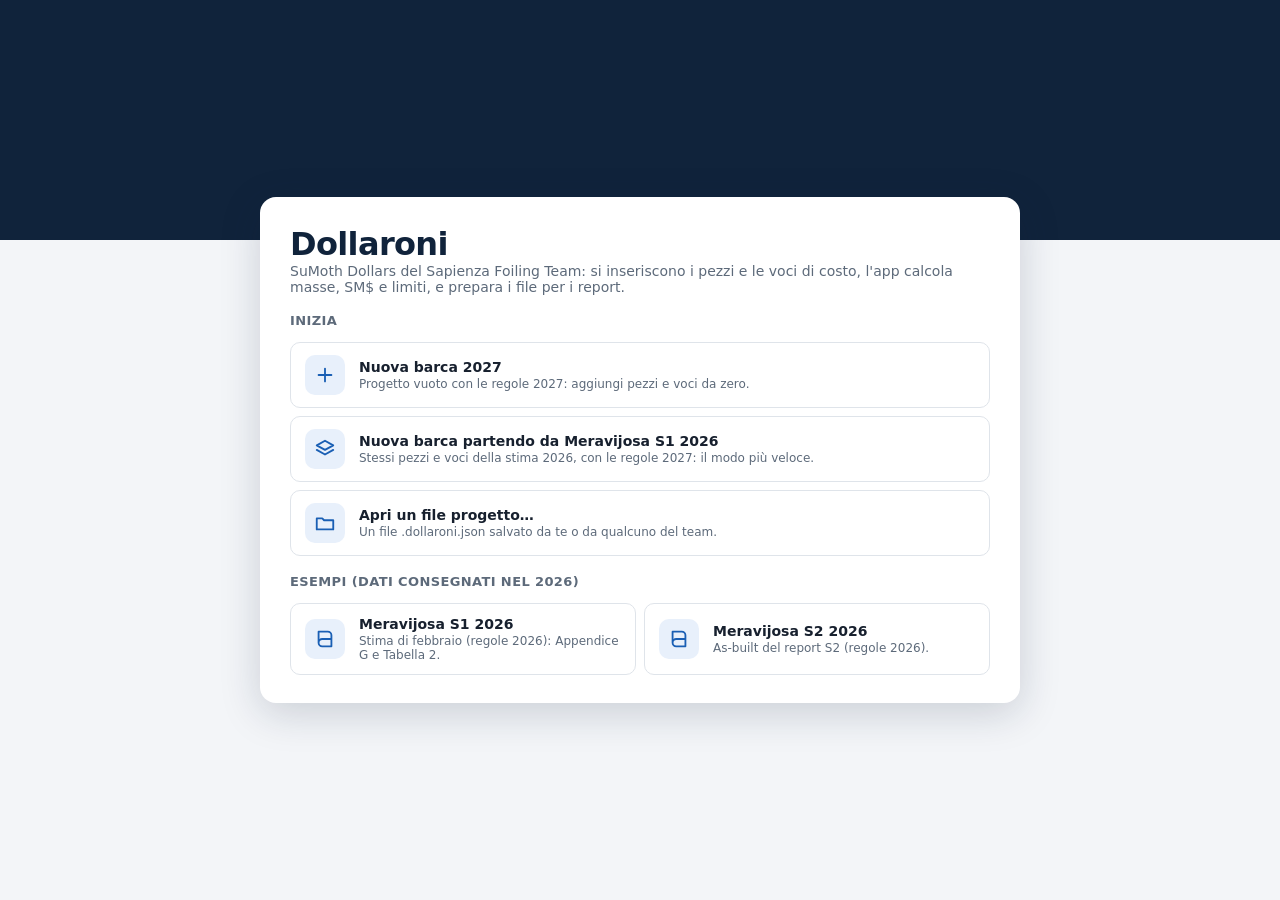
==== index.html @ b3b7a03e "Initial commit" ====
<!doctype html>
<html lang="it">
<head>
  <meta charset="utf-8">
  <meta name="viewport" content="width=device-width, initial-scale=1">
  <title>Dollaroni · SM$ Sapienza Foiling Team</title>
  <meta name="theme-color" content="#10233b">
  <meta name="description" content="SuMoth Dollars del Sapienza Foiling Team">
  <link rel="manifest" href="manifest.webmanifest">
  <link rel="icon" type="image/png" href="icons/favicon-32.png">
  <link rel="apple-touch-icon" href="icons/apple-touch-icon.png">
  <link rel="stylesheet" href="styles/app.css">
  <script src="vendor/jszip.min.js"></script>
</head>
<body>
  <div id="app"><div class="boot">Carico listino e Layup Calculator ufficiali…</div></div>
  <script type="module" src="src/app/main.js"></script>
</body>
</html>
---- styles/app.css ----
:root {
  --bg: #f3f5f8;
  --panel: #ffffff;
  --panel-2: #f8fafc;
  --border: #dfe4ea;
  --border-strong: #c4cdd8;
  --text: #17202e;
  --muted: #5d6a7a;
  --faint: #8b97a6;
  --accent: #1a5fb4;
  --accent-hover: #154e96;
  --accent-soft: #e8f0fb;
  --navy: #10233b;
  --navy-2: #1a3353;
  --ok: #1d7a3a; --ok-bg: #e5f4ea;
  --warn: #945700; --warn-bg: #fdf1dc;
  --err: #b3261e; --err-bg: #fbe8e6;
  --info: #1b5f8a; --info-bg: #e3f1fa;
  --out: #fdf1e5;
  --radius: 8px;
  --shadow: 0 1px 2px rgba(16, 35, 59, 0.06), 0 1px 3px rgba(16, 35, 59, 0.05);
  font-family: system-ui, -apple-system, "Segoe UI", Roboto, sans-serif;
  font-size: 14px;
  color: var(--text);
  background: var(--bg);
}
* { box-sizing: border-box; }
body { margin: 0; background: var(--bg); }
h1 { font-size: 22px; font-weight: 650; margin: 0 0 4px; }
h3 { font-size: 15px; font-weight: 600; margin: 0; }
h4 { font-size: 13px; font-weight: 600; margin: 0 0 6px; text-transform: uppercase; letter-spacing: .03em; color: var(--muted); }
p { margin: 0 0 8px; }
.muted { color: var(--muted); }
.small { font-size: 12px; }
.strong { font-weight: 600; }
.r { text-align: right; }
.mt { margin-top: 10px; }
.t-ok { color: var(--ok); } .t-warn { color: var(--warn); } .t-err { color: var(--err); } .t-text { color: var(--text); }
.icon { flex: none; vertical-align: -3px; }
code { background: var(--panel-2); padding: 1px 4px; border-radius: 4px; }

.boot, .boot-error { padding: 60px; text-align: center; color: var(--muted); }
.boot-error { color: var(--err); }

/* ------------------------------------------------------------ layout */
.app { display: grid; grid-template-rows: auto auto 1fr; height: 100vh; }
.topbar { display: flex; align-items: center; gap: 18px; padding: 10px 20px; background: var(--navy); color: #fff; }
.brand { font-weight: 750; font-size: 19px; letter-spacing: -0.01em; display: flex; align-items: baseline; gap: 8px; }
.brand span { font-weight: 500; font-size: 12px; color: #9fb3cc; }
.project-meta { display: flex; gap: 6px; align-items: center; }
.topbar-actions { margin-left: auto; display: flex; gap: 6px; align-items: center; }
.sep { width: 1px; height: 22px; background: #33506f; margin: 0 4px; }

.budgetbar { display: grid; grid-template-columns: auto 1fr auto; gap: 18px; align-items: center; padding: 10px 20px; background: var(--panel); border-bottom: 1px solid var(--border); }
.budget-main { display: flex; gap: 8px; align-items: baseline; font-size: 16px; }
.budget-main strong { font-size: 20px; }
.budget-label { font-size: 12px; text-transform: uppercase; letter-spacing: .05em; color: var(--muted); }
.budget-side { display: flex; gap: 14px; align-items: center; }

.body { display: grid; grid-template-columns: 216px 1fr; min-height: 0; }
.sidebar { background: var(--panel); border-right: 1px solid var(--border); padding: 14px 10px; display: flex; flex-direction: column; gap: 2px; overflow: auto; }
.nav-item { display: flex; align-items: center; gap: 10px; padding: 9px 12px; border: 0; background: none; border-radius: var(--radius); font: inherit; color: var(--text); cursor: pointer; text-align: left; }
.nav-item:hover { background: var(--panel-2); }
.nav-item.active { background: var(--accent-soft); color: var(--accent); font-weight: 600; }
.nav-count { margin-left: auto; font-size: 11px; background: var(--panel-2); border: 1px solid var(--border); border-radius: 10px; padding: 0 7px; color: var(--muted); font-weight: 500; }
.nav-count.err { background: var(--err-bg); color: var(--err); border-color: transparent; }
.nav-count.warn { background: var(--warn-bg); color: var(--warn); border-color: transparent; }
.sidebar-foot { margin-top: auto; padding: 12px; border-top: 1px solid var(--border); display: grid; gap: 4px; }
main { overflow: auto; padding: 22px 28px 60px; }
main > * { max-width: 1320px; }

.page-head { display: flex; justify-content: space-between; align-items: flex-start; gap: 16px; margin-bottom: 16px; }
.grid-2 { display: grid; grid-template-columns: repeat(auto-fit, minmax(420px, 1fr)); gap: 16px; }

/* ------------------------------------------------------------ card, metriche */
.card { background: var(--panel); border: 1px solid var(--border); border-radius: 12px; padding: 16px 18px; margin-bottom: 16px; box-shadow: var(--shadow); }
.card-tight { padding: 14px 16px; }
.card-head { display: flex; justify-content: space-between; align-items: center; gap: 10px; margin-bottom: 12px; }
.card-actions { display: flex; gap: 8px; align-items: center; }
.metrics { display: grid; grid-template-columns: repeat(auto-fit, minmax(200px, 1fr)); gap: 12px; margin-bottom: 16px; }
.metric { background: var(--panel); border: 1px solid var(--border); border-radius: 12px; padding: 14px 16px; display: grid; gap: 2px; box-shadow: var(--shadow); }
.metric-label { font-size: 12px; color: var(--muted); text-transform: uppercase; letter-spacing: .04em; }
.metric-value { font-size: 24px; font-weight: 650; }
.metric-value small { font-size: 13px; font-weight: 500; color: var(--muted); }
.metric-sub { font-size: 12px; color: var(--muted); }
.metric-err .metric-value { color: var(--err); }
.metric-link { font: inherit; color: inherit; text-align: left; cursor: pointer; }
.metric-link:hover { border-color: var(--accent); }

/* ------------------------------------------------------------ controlli */
.btn { display: inline-flex; align-items: center; gap: 6px; height: 34px; padding: 0 12px; border-radius: var(--radius); border: 1px solid var(--border-strong); background: var(--panel); color: var(--text); font: inherit; font-weight: 500; cursor: pointer; white-space: nowrap; }
.btn:hover:not(:disabled) { background: var(--panel-2); border-color: var(--faint); }
.btn:disabled { opacity: .45; cursor: default; }
.btn-primary { background: var(--accent); border-color: var(--accent); color: #fff; }
.btn-primary:hover:not(:disabled) { background: var(--accent-hover); border-color: var(--accent-hover); }
.btn-danger { color: var(--err); }
.btn-ghost { background: transparent; border-color: transparent; color: #dbe6f3; }
.btn-ghost:hover:not(:disabled) { background: var(--navy-2); border-color: transparent; }
.btn-sm { height: 28px; padding: 0 9px; font-size: 12.5px; }
.btn-icon { padding: 0 8px; }
.btn-sm.btn-icon { padding: 0 6px; }
.link { background: none; border: 0; color: var(--accent); cursor: pointer; font: inherit; text-decoration: underline; }
.link-chip { background: none; border: 0; padding: 0; cursor: pointer; display: flex; gap: 6px; }

.inp { height: 32px; border: 1px solid var(--border-strong); border-radius: 6px; padding: 0 8px; font: inherit; font-size: 13px; background: #fff; color: var(--text); max-width: 100%; }
.inp:focus { outline: 2px solid var(--accent-soft); border-color: var(--accent); }
select.inp { padding-right: 4px; }
.inp.num { text-align: right; font-variant-numeric: tabular-nums; }
.inp.bad { border-color: var(--err); background: var(--err-bg); }
.inp-sm { height: 26px; font-size: 12px; }
.inp-dark { background: var(--navy-2); border-color: #33506f; color: #fff; }
.inp-dark:focus { outline-color: #33506f; }
select.inp-dark option { color: var(--text); background: #fff; }

.form-grid { display: grid; grid-template-columns: repeat(auto-fit, minmax(170px, 1fr)); gap: 12px; }
.field { display: grid; gap: 4px; font-size: 12px; color: var(--muted); }
.field .inp { width: 100%; }
.field-wide { grid-column: span 2; }
.check-field { display: flex; gap: 8px; align-items: center; margin-top: 12px; font-size: 13px; cursor: pointer; }

.bar { background: #e9edf2; border-radius: 99px; overflow: hidden; width: 100%; }
.bar-fill { height: 100%; border-radius: 99px; transition: width .2s; }
.tone-accent { background: var(--accent); } .tone-neutral.bar-fill { background: #aab4c2; }
.status-pill { border: 1px solid; border-radius: 99px; font: inherit; font-size: 11px; font-weight: 600; padding: 1px 8px; cursor: pointer; margin-top: 4px; }
.status-pill.estimated { background: var(--warn-bg); color: var(--warn); border-color: #efc98a; }
.status-pill.measured { background: var(--ok-bg); color: var(--ok); border-color: #9dd4ae; }
.status-pill:disabled { cursor: default; opacity: .85; }
.dual-bar { display: grid; gap: 3px; }
.basis-list { display: grid; gap: 8px; }
.basis-row { display: grid; grid-template-columns: 150px 1fr 110px; gap: 10px; align-items: center; }
.basis-row > span:last-child { text-align: right; }
.stage-badge { font-size: 12px; font-weight: 700; padding: 4px 10px; border-radius: 6px; background: var(--navy-2); color: #cfe0f5; border: 1px solid #33506f; }
.stage-badge.s2 { background: #1f5130; color: #d7f5df; border-color: #2e7a47; }
.rules-badge { font: inherit; font-size: 12px; font-weight: 600; padding: 4px 10px; border-radius: 6px; background: transparent; color: #cfe0f5; border: 1px dashed #33506f; cursor: pointer; white-space: nowrap; }
.rules-badge.provisional { border-color: #d88a0b; color: #f6d9a8; }
.rules-badge:hover { background: var(--navy-2); }
.transition-card { border-color: var(--accent); background: linear-gradient(0deg, var(--panel), var(--panel)); }
.transition-card ol { margin: 6px 0 12px; padding-left: 20px; display: grid; gap: 4px; }
.s1-ref { display: block; font-size: 11px; color: var(--muted); font-weight: 400; }
.s2-part-status { display: flex; gap: 10px; align-items: center; margin-top: 10px; padding-top: 10px; border-top: 1px dashed var(--border); }
.s2-part-status .status-pill { margin-top: 0; }
.weigh-field { display: flex; gap: 12px; align-items: end; } .tone-ok.bar-fill { background: #2e9a50; } .tone-warn.bar-fill { background: #d88a0b; } .tone-err.bar-fill { background: var(--err); }

.badge { display: inline-flex; align-items: center; gap: 4px; font-size: 11.5px; font-weight: 600; padding: 2px 8px; border-radius: 99px; white-space: nowrap; }
.badge.tone-neutral { background: var(--panel-2); color: var(--muted); border: 1px solid var(--border); }
.badge.tone-ok { background: var(--ok-bg); color: var(--ok); }
.badge.tone-warn { background: var(--warn-bg); color: var(--warn); }
.badge.tone-err { background: var(--err-bg); color: var(--err); }
.badge.tone-info { background: var(--info-bg); color: var(--info); }

.notice { padding: 10px 12px; border-radius: var(--radius); margin: 8px 0; font-size: 13px; }
.notice-warn { background: var(--warn-bg); color: var(--warn); }
.notice-err { background: var(--err-bg); color: var(--err); }

/* ------------------------------------------------------------ tabelle */
.table-scroll { overflow-x: auto; }
.tbl { width: 100%; border-collapse: collapse; font-size: 13px; }
.tbl th { text-align: left; font-weight: 600; font-size: 11.5px; text-transform: uppercase; letter-spacing: .03em; color: var(--muted); padding: 6px 8px; border-bottom: 1px solid var(--border); white-space: nowrap; }
.tbl td { padding: 6px 8px; border-bottom: 1px solid var(--border); vertical-align: middle; }
.tbl th.r { text-align: right; }
.tbl tfoot td { border-bottom: 0; padding-top: 10px; }
.tbl-compact td { padding: 4px 8px; }
.tbl .out { background: var(--out); font-variant-numeric: tabular-nums; }
.tbl .out-h { background: var(--out); }
.row-actions { white-space: nowrap; text-align: right; }
.row-actions .btn { margin-left: 2px; }
.row-err td { background: var(--err-bg); }
.row-auto td { color: var(--muted); background: var(--panel-2); font-style: normal; }
.row-open td { background: var(--accent-soft); }
.row-details td { background: var(--panel-2); padding: 12px 14px 16px; }
.details-grid { display: grid; grid-template-columns: repeat(auto-fit, minmax(240px, 1fr)); gap: 12px; }
.proc-cell { display: flex; gap: 4px; align-items: center; justify-content: flex-start; }
.lines-tbl td { padding: 5px 5px; }
.lines-tbl th { padding: 6px 5px; }
.lines-tbl .unit { min-width: 34px; display: inline-block; text-align: left; }
.details-actions { align-content: end; justify-items: start; }
td.r .proc-cell { justify-content: flex-end; }

.sub-list { display: grid; gap: 8px; }
.sub-card { display: grid; grid-template-columns: 34px minmax(0, 1fr) auto; gap: 10px; padding: 10px 10px 10px 6px; border: 1px solid var(--border); border-radius: 10px; background: var(--panel); }
.sub-card:hover { border-color: var(--border-strong); }
.sub-err { border-color: var(--err); background: var(--err-bg); }
.sub-letter { font-weight: 750; font-size: 20px; color: var(--accent); text-align: center; padding-top: 16px; display: grid; gap: 2px; align-content: start; }
.sub-sheet { font-size: 10px; font-weight: 500; color: var(--muted); }
.sub-body { display: grid; gap: 8px; min-width: 0; }
.sub-row { display: grid; grid-template-columns: repeat(3, minmax(0, 1fr)); gap: 10px; }
.sub-row .inp { width: 100%; }
.sub-nums { grid-template-columns: auto auto auto 1fr; align-items: end; }
.sub-nums .inp { width: auto; }
.sub-line { display: flex; gap: 4px; margin-top: 4px; }
.sub-line .inp { flex: 1; min-width: 0; }
.sub-out { display: flex; gap: 6px; justify-content: flex-end; align-items: center; flex-wrap: wrap; }
.sub-out > span { background: var(--out); border-radius: 6px; padding: 4px 10px; font-variant-numeric: tabular-nums; display: grid; line-height: 1.2; text-align: right; min-width: 78px; }
.sub-out small { font-size: 10.5px; color: var(--muted); text-transform: uppercase; letter-spacing: .03em; }
.sub-actions { display: flex; flex-direction: column; gap: 3px; }
.sub-total { display: flex; gap: 22px; justify-content: flex-end; margin-top: 10px; padding: 8px 12px; background: var(--panel-2); border-radius: 8px; font-variant-numeric: tabular-nums; }

/* ------------------------------------------------------------ viste */
.comp-list { display: grid; gap: 2px; }
.comp-row { display: grid; grid-template-columns: 150px 1fr 100px 54px; gap: 12px; align-items: center; padding: 7px 8px; border: 0; background: none; border-radius: 6px; font: inherit; color: inherit; cursor: pointer; text-align: left; }
.comp-row:hover { background: var(--panel-2); }
.comp-val { text-align: right; font-weight: 600; font-variant-numeric: tabular-nums; }
.comp-pct { text-align: right; font-size: 12px; }
.carbon-list { display: grid; gap: 12px; }
.carbon-name { font-weight: 600; margin-bottom: 4px; }
.carbon-check { display: grid; grid-template-columns: 110px 1fr 130px; gap: 10px; align-items: center; margin: 3px 0; }
.carbon-check > span:last-child { text-align: right; font-variant-numeric: tabular-nums; }
.check-mini { list-style: none; margin: 0; padding: 0; display: grid; gap: 8px; font-size: 13px; }
.check-list { list-style: none; margin: 8px 0 0; padding: 0; display: grid; gap: 6px; }
.check-item { display: flex; justify-content: space-between; gap: 12px; align-items: center; padding: 8px 10px; border-left: 3px solid var(--border); background: var(--panel-2); border-radius: 0; }
.tone-border-err { border-left-color: var(--err); } .tone-border-warn { border-left-color: #d88a0b; } .tone-border-info { border-left-color: var(--info); }

.parts-layout { display: grid; grid-template-columns: 230px 1fr; gap: 16px; align-items: start; }
.parts-list { display: grid; gap: 6px; position: sticky; top: 0; }
.part-item { display: grid; gap: 2px; text-align: left; padding: 10px 12px; border: 1px solid var(--border); background: var(--panel); border-radius: 10px; cursor: pointer; font: inherit; color: inherit; }
.part-item:hover { border-color: var(--border-strong); }
.part-item.active { border-color: var(--accent); background: var(--accent-soft); }
.part-item-name { font-weight: 600; display: flex; gap: 6px; align-items: center; }
.part-item-name .icon { color: var(--err); }
.part-item-meta { font-size: 12px; color: var(--muted); }
.part-editor { min-width: 0; }
.kv { display: grid; grid-template-columns: auto 1fr; gap: 6px 16px; margin: 0; }
.kv dt { color: var(--muted); } .kv dd { margin: 0; text-align: right; font-variant-numeric: tabular-nums; }
.preview-list { display: grid; gap: 12px; }
.preview-svg { overflow-x: auto; border: 1px solid var(--border); border-radius: 6px; }
.preview-svg svg { display: block; width: 100%; height: auto; }
.danger-row { display: flex; gap: 8px; justify-content: flex-end; }

.chips { display: flex; flex-wrap: wrap; gap: 6px; margin-bottom: 14px; }
.chip { border: 1px solid var(--border-strong); background: var(--panel); border-radius: 99px; padding: 5px 12px; font: inherit; font-size: 12.5px; cursor: pointer; color: var(--text); }
.chip.active { background: var(--navy); border-color: var(--navy); color: #fff; }
.group-total { font-weight: 650; font-variant-numeric: tabular-nums; margin-right: 6px; }
.type-picker { display: grid; grid-template-columns: repeat(auto-fit, minmax(210px, 1fr)); gap: 8px; margin-bottom: 12px; }
.type-option { display: grid; gap: 2px; text-align: left; padding: 10px 12px; border: 1px dashed var(--border-strong); background: var(--panel-2); border-radius: 8px; cursor: pointer; font: inherit; color: inherit; }
.type-option:hover { border-color: var(--accent); background: var(--accent-soft); }

.plain-list { list-style: none; padding: 0; margin: 0; display: grid; gap: 10px; }
.export-cta { display: flex; gap: 12px; align-items: center; margin-top: 14px; }
.file-group { margin-bottom: 14px; }
.file-list { list-style: none; padding: 0; margin: 0; display: grid; gap: 4px; }
.file-list li { display: flex; justify-content: space-between; align-items: center; padding: 6px 10px; background: var(--panel-2); border-radius: 6px; }
.table-block { margin-bottom: 18px; }
.table-block-head { display: flex; justify-content: space-between; align-items: center; margin-bottom: 6px; }
.report-preview table { font-size: 11px; }

.empty { text-align: center; padding: 40px 20px; background: var(--panel); border: 1px dashed var(--border-strong); border-radius: 12px; }
.empty-title { font-weight: 600; font-size: 16px; }

.toast { position: fixed; bottom: 26px; right: 92px; background: var(--navy); color: #fff; padding: 10px 16px; border-radius: 8px; box-shadow: 0 6px 20px rgba(0,0,0,.2); }

/* ------------------------------------------------------------ performance rating */
.perf-tbl th.c, .perf-tbl td.c { text-align: center; }
.perf-tbl th.c { text-transform: none; }
.perf-tbl td { padding: 4px 6px; }
.perf-group td { background: var(--panel-2); font-weight: 600; font-size: 11.5px; text-transform: uppercase; letter-spacing: .03em; color: var(--muted); padding-top: 8px; }
.perf-opt { display: inline-flex; gap: 5px; align-items: center; justify-content: center; min-width: 66px; padding: 3px 8px; border: 1px solid var(--border); border-radius: 6px; cursor: pointer; font-size: 12.5px; font-variant-numeric: tabular-nums; color: var(--faint); }
.perf-opt input { margin: 0; }
.perf-opt:hover { border-color: var(--border-strong); }
.perf-opt.on.pos { background: var(--ok-bg); color: var(--ok); border-color: #9dd4ae; font-weight: 600; }
.perf-opt.on.neg { background: var(--err-bg); color: var(--err); border-color: #efb3ad; font-weight: 600; }
.perf-opt.on.zero { background: var(--panel-2); color: var(--text); border-color: var(--border-strong); font-weight: 600; }
.perf-na { color: var(--faint); font-size: 11px; }
.perf-legend { display: grid; grid-template-columns: 24px 1fr; gap: 4px 8px; font-size: 13px; }
.notice-info { background: var(--info-bg); color: var(--info); }
.notice ul { margin: 6px 0 0; padding-left: 18px; display: grid; gap: 3px; }

/* ------------------------------------------------------------ benvenuto */
.welcome { min-height: 100vh; display: grid; place-items: center; padding: 30px; background: linear-gradient(180deg, var(--navy) 0 240px, var(--bg) 240px); }
.welcome-box { width: min(760px, 100%); background: var(--panel); border-radius: 16px; box-shadow: 0 10px 40px rgba(16,35,59,.18); padding: 28px 30px; }
.brand-big { font-size: 32px; font-weight: 800; letter-spacing: -0.02em; color: var(--navy); }
.welcome-head { margin-bottom: 18px; }
.welcome-section { margin-top: 18px; display: grid; gap: 8px; }
.welcome-row { display: grid; grid-template-columns: 1fr 1fr; gap: 8px; }
.welcome-opt { display: flex; gap: 14px; align-items: center; text-align: left; padding: 12px 14px; border: 1px solid var(--border); border-radius: 10px; background: var(--panel); cursor: pointer; font: inherit; color: inherit; }
.welcome-opt > span:last-child { display: grid; gap: 2px; }
.welcome-opt:hover { border-color: var(--accent); background: var(--accent-soft); }
.welcome-opt.primary { border-color: var(--accent); background: var(--accent-soft); }
.welcome-icon { width: 40px; height: 40px; border-radius: 10px; background: var(--accent-soft); color: var(--accent); display: grid; place-items: center; flex: none; }
.welcome-foot { margin-top: 16px; text-align: center; }

@media (max-width: 1000px) {
  .body { grid-template-columns: 1fr; }
  .sidebar { flex-direction: row; overflow-x: auto; border-right: 0; border-bottom: 1px solid var(--border); padding: 6px; }
  .sidebar-foot { display: none; }
  .parts-layout { grid-template-columns: 1fr; }
  .parts-list { position: static; grid-auto-flow: column; overflow-x: auto; }
  .topbar { flex-wrap: wrap; }
  .budgetbar { grid-template-columns: 1fr; gap: 6px; }
  .grid-2 { grid-template-columns: 1fr; }
}

/* ------------------------------------------------------------ app installabile: avviso di aggiornamento */
.update-banner { position: fixed; left: 50%; bottom: 20px; transform: translateX(-50%); z-index: 50; display: flex; gap: 16px; align-items: center; max-width: min(760px, calc(100vw - 32px)); padding: 12px 14px 12px 18px; background: var(--panel); border: 1px solid var(--accent); border-radius: 12px; box-shadow: 0 8px 28px rgba(16, 35, 59, .22); font-size: 13px; }
.update-actions { display: flex; gap: 6px; flex: none; }
.update-text { display: grid; gap: 4px; min-width: 0; }
.update-text ul { margin: 2px 0; padding-left: 18px; color: var(--text); }
.update-text li { margin: 1px 0; }
.update-hint { color: var(--muted); font-size: 12px; }
.update-text .link { justify-self: start; padding: 0; }
@media (max-width: 640px) { .update-banner { flex-direction: column; align-items: stretch; } }

/* finestra "Novità" */
.news-modal { position: fixed; inset: 0; z-index: 60; display: grid; place-items: center; padding: 16px; background: rgba(16, 35, 59, .35); }
.news-box { width: min(520px, 100%); max-height: 80vh; overflow: auto; padding: 20px 22px; background: var(--panel); border-radius: 14px; box-shadow: 0 16px 48px rgba(16, 35, 59, .3); }
.news-box ul { padding-left: 20px; margin: 10px 0 16px; line-height: 1.5; }
.version-foot { display: flex; flex-wrap: wrap; gap: 4px 8px; align-items: center; }
.version-foot .link { font-size: 12px; padding: 0; }
.version-foot .new { color: var(--ok); font-weight: 600; }

/* ------------------------------------------------------------ assistente (pallino + chat) */
.ai-fab { position: fixed; right: 20px; bottom: 20px; z-index: 45; width: 58px; height: 58px; border-radius: 50%; border: 0; display: grid; place-items: center; cursor: pointer;
  color: #fff; background: radial-gradient(circle at 30% 25%, #2c6fc2, var(--navy) 70%); box-shadow: 0 6px 18px rgba(16, 35, 59, .35); transition: transform .15s ease; }
.ai-fab:hover { transform: scale(1.06); }
.ai-fab:focus-visible { outline: 3px solid var(--accent-soft); outline-offset: 2px; }
.ai-fab.downloading::before { content: ''; position: absolute; inset: -4px; border-radius: 50%; z-index: -1;
  background: conic-gradient(#3fb950 var(--p, 0%), rgba(16, 35, 59, .18) 0); }
.ai-fab .boat { animation: boat-bob 3.2s ease-in-out infinite; transform-origin: 50% 70%; }
@keyframes boat-bob { 0%, 100% { transform: translateY(0) rotate(0); } 50% { transform: translateY(-1.5px) rotate(-4deg); } }
.ai-head-boat { width: 36px; height: 36px; flex: none; display: grid; place-items: center; border-radius: 50%; background: rgba(255, 255, 255, .12); }

/* fumetto "Chiedi a Brumoth!" sopra la barchetta: sparisce appena si scorre o si tocca altrove */
.ai-hint { position: fixed; right: 16px; bottom: 92px; z-index: 45; padding: 9px 15px; border: 1px solid var(--border-strong); border-radius: 16px;
  background: var(--panel); color: var(--navy); font: inherit; font-size: 14px; font-weight: 650; white-space: nowrap; cursor: pointer;
  box-shadow: 0 8px 24px rgba(16, 35, 59, .22); animation: ai-hint-in .4s cubic-bezier(.2, 1.4, .4, 1) both; }
.ai-hint::after { content: ''; position: absolute; right: 26px; bottom: -7px; width: 12px; height: 12px; background: var(--panel);
  border-right: 1px solid var(--border-strong); border-bottom: 1px solid var(--border-strong); transform: rotate(45deg); }
.ai-hint:hover { color: var(--accent); border-color: var(--accent); }
.ai-hint:hover::after { border-color: var(--accent); }
@keyframes ai-hint-in { from { opacity: 0; transform: translateY(8px) scale(.85); } }
@media (prefers-reduced-motion: reduce) { .ai-fab .boat, .ai-hint { animation: none; } }

.ai-dot { position: absolute; top: 5px; right: 5px; width: 13px; height: 13px; border-radius: 50%; border: 2px solid var(--navy); background: #8b97a6; }
.ai-dot.ok { background: #3fb950; }
.ai-dot.busy { background: #e3a008; animation: ai-pulse 1.2s ease-in-out infinite; }
.ai-dot.err { background: #e5534b; }
@keyframes ai-pulse { 50% { opacity: .35; } }

.ai-panel { position: fixed; right: 20px; bottom: 90px; z-index: 46; width: min(410px, calc(100vw - 24px)); height: min(640px, calc(100vh - 120px));
  display: flex; flex-direction: column; overflow: hidden; background: var(--panel); border: 1px solid var(--border); border-radius: 16px;
  box-shadow: 0 16px 48px rgba(16, 35, 59, .28); animation: ai-in .16s ease-out; }
@keyframes ai-in { from { opacity: 0; transform: translateY(8px) scale(.98); } }
.ai-head { display: flex; justify-content: space-between; align-items: center; gap: 8px; padding: 12px 12px 12px 16px; color: #fff; background: linear-gradient(135deg, var(--navy), var(--navy-2)); }
.ai-head-title { display: flex; gap: 10px; align-items: center; min-width: 0; }
.ai-head-title strong { font-size: 15px; }
.ai-status { font-size: 11.5px; color: #b9c9dd; white-space: nowrap; overflow: hidden; text-overflow: ellipsis; max-width: 260px; }
.ai-head-actions { display: flex; gap: 2px; }
.ai-iconbtn { width: 32px; height: 32px; display: grid; place-items: center; border: 0; border-radius: 8px; background: transparent; color: #dbe6f3; cursor: pointer; }
.ai-iconbtn:hover, .ai-iconbtn.on { background: rgba(255, 255, 255, .12); }
.ai-progress { height: 3px; background: var(--border); }
.ai-progress-fill { height: 100%; background: #3fb950; transition: width .3s; }

.ai-msgs { flex: 1; overflow: auto; padding: 14px; display: flex; flex-direction: column; gap: 10px; background: var(--bg); }
.ai-msg { max-width: 92%; padding: 10px 12px; border-radius: 14px; line-height: 1.45; font-size: 13.5px; overflow-wrap: anywhere; }
.ai-msg.user { align-self: flex-end; max-width: 85%; color: #fff; background: var(--accent); border-bottom-right-radius: 4px; white-space: pre-wrap; }
.ai-msg.bot { align-self: flex-start; background: var(--panel); border: 1px solid var(--border); border-bottom-left-radius: 4px; box-shadow: var(--shadow); }
.ai-msg.bot.pending .md { color: var(--muted); }
.ai-msg .md p { margin: 0 0 6px; }
.ai-msg .md p:last-child { margin-bottom: 0; }
.ai-msg .md ul, .ai-msg .md ol { margin: 2px 0 8px; padding-left: 20px; }
.ai-msg .md li { margin: 2px 0; }
.ai-msg .md li.sub, .ai-msg .md p.sub { list-style: none; color: var(--muted); font-size: 12.5px; }
.ai-chips { display: flex; flex-wrap: wrap; gap: 6px; margin-top: 8px; }
.ai-chip { border: 1px solid var(--border-strong); background: var(--panel-2); color: var(--text); border-radius: 999px; padding: 5px 10px; font: inherit; font-size: 12.5px; cursor: pointer; text-align: left; }
.ai-chip:hover { border-color: var(--accent); color: var(--accent); background: var(--accent-soft); }
.ai-meta { display: flex; flex-wrap: wrap; gap: 4px 10px; align-items: center; margin-top: 8px; font-size: 11.5px; color: var(--faint); }
.ai-link { border: 0; background: none; padding: 0; font: inherit; color: var(--accent); cursor: pointer; }
.ai-link:hover { text-decoration: underline; }
.ai-facts { margin-top: 8px; padding: 8px 10px; border-radius: 8px; background: var(--panel-2); border: 1px dashed var(--border-strong); font-size: 12px; }
.ai-warn { margin-top: 8px; padding: 6px 8px; border-radius: 6px; font-size: 12px; color: var(--warn); background: var(--warn-bg); }
.ai-typing { display: inline-flex; gap: 4px; margin-top: 6px; }
.ai-typing span { width: 6px; height: 6px; border-radius: 50%; background: var(--faint); animation: ai-pulse 1s infinite; }
.ai-typing span:nth-child(2) { animation-delay: .15s; } .ai-typing span:nth-child(3) { animation-delay: .3s; }

.ai-action { margin-top: 10px; padding: 10px 12px; border: 1px solid var(--accent); border-radius: 10px; background: var(--accent-soft); font-size: 13px; }
.ai-action.applied { border-color: var(--ok); background: var(--ok-bg); }
.ai-action.cancelled { border-color: var(--border); background: var(--panel-2); opacity: .8; }
.ai-action-title { font-weight: 650; margin-bottom: 4px; }
.ai-action ul { margin: 4px 0 6px; padding-left: 18px; }
.ai-action li { margin: 2px 0; }
.ai-action-effect { font-size: 12.5px; margin: 4px 0; }
.ai-action-problem { margin-top: 4px; padding: 4px 6px; border-radius: 6px; font-size: 12px; color: var(--warn); background: var(--warn-bg); }
.ai-action-problem.error { color: var(--err); background: var(--err-bg); }
.ai-action-buttons { display: flex; justify-content: flex-end; gap: 8px; margin-top: 8px; }
.ai-action-done { margin-top: 6px; font-size: 12.5px; font-weight: 600; }
.ai-action-done .ai-link { margin-left: 10px; font-weight: 500; }

.ai-input { display: flex; flex-direction: column; gap: 6px; padding: 10px; border-top: 1px solid var(--border); background: var(--panel); }
.ai-input-bar { display: flex; align-items: center; gap: 8px; }
.ai-input-bar .ai-send { margin-left: auto; }
.ai-battery { font-size: 11.5px; color: var(--warn); background: var(--warn-bg); border-radius: 999px; padding: 2px 8px; white-space: nowrap; }

/* menu a tendina della modalità (Istantaneo / Completo) */
.ai-mode { position: relative; }
.ai-mode-btn { display: inline-flex; align-items: center; gap: 5px; height: 30px; padding: 0 9px; border: 1px solid var(--border); border-radius: 8px;
  background: var(--panel-2); color: var(--text); font: inherit; font-size: 12.5px; font-weight: 600; cursor: pointer; }
.ai-mode-btn:hover, .ai-mode-btn[aria-expanded="true"] { border-color: var(--border-strong); background: var(--accent-soft); }
.ai-mode-btn.instant .icon:first-child { color: #c98a00; }
.ai-mode-btn.full .icon:first-child { color: var(--accent); }
.ai-mode-btn .icon:last-child { color: var(--faint); }
.ai-mode-menu { position: absolute; left: 0; bottom: calc(100% + 6px); z-index: 2; width: min(300px, calc(100vw - 40px)); padding: 5px;
  border: 1px solid var(--border-strong); border-radius: 12px; background: var(--panel); box-shadow: 0 8px 24px rgba(16, 35, 59, .18); }
.ai-mode-item { display: flex; align-items: flex-start; gap: 10px; width: 100%; padding: 9px 10px; border: 0; border-radius: 8px; background: none;
  color: var(--text); font: inherit; text-align: left; cursor: pointer; }
.ai-mode-item:hover, .ai-mode-item:focus-visible { background: var(--panel-2); outline: none; }
.ai-mode-item.on { background: var(--accent-soft); }
.ai-mode-ico { flex: none; display: grid; place-items: center; width: 28px; height: 28px; border-radius: 8px; background: var(--panel-2); }
.ai-mode-ico.instant { color: #c98a00; }
.ai-mode-ico.full { color: var(--accent); }
.ai-mode-text { display: flex; flex-direction: column; gap: 2px; min-width: 0; }
.ai-mode-text strong { font-size: 13px; }
.ai-mode-text span { font-size: 12px; color: var(--muted); line-height: 1.35; }
.ai-mode-check { margin-left: auto; color: var(--accent); }
.ai-input textarea { flex: 1; resize: none; min-height: 38px; max-height: 120px; padding: 9px 10px; border: 1px solid var(--border-strong); border-radius: 10px; font: inherit; font-size: 13.5px; line-height: 1.35; color: var(--text); background: #fff; }
.ai-input textarea:focus { outline: 2px solid var(--accent-soft); border-color: var(--accent); }
.ai-send { width: 38px; height: 38px; flex: none; display: grid; place-items: center; border: 0; border-radius: 10px; color: #fff; background: var(--accent); cursor: pointer; }
.ai-send:disabled { opacity: .4; cursor: default; }
.ai-send.stop { background: var(--err); }

.ai-settings { flex: 1; overflow: auto; padding: 14px 16px; font-size: 13px; }
.ai-settings h4 { margin: 16px 0 8px; }
.ai-row { display: flex; gap: 10px; align-items: flex-start; margin-bottom: 8px; cursor: pointer; }
.ai-row input, .ai-model input { margin-top: 3px; }
.ai-model { display: flex; gap: 10px; padding: 10px; margin-bottom: 8px; border: 1px solid var(--border); border-radius: 10px; cursor: pointer; }
.ai-model.on { border-color: var(--accent); background: var(--accent-soft); }
.ai-actions { display: flex; gap: 8px; margin: 4px 0 6px; }

@media (max-width: 640px) {
  .ai-panel { right: 0; bottom: 0; width: 100vw; height: 100dvh; border-radius: 0; }
  .ai-fab.open { display: none; }
}
@media print { .ai-fab, .ai-panel, .ai-hint { display: none; } }
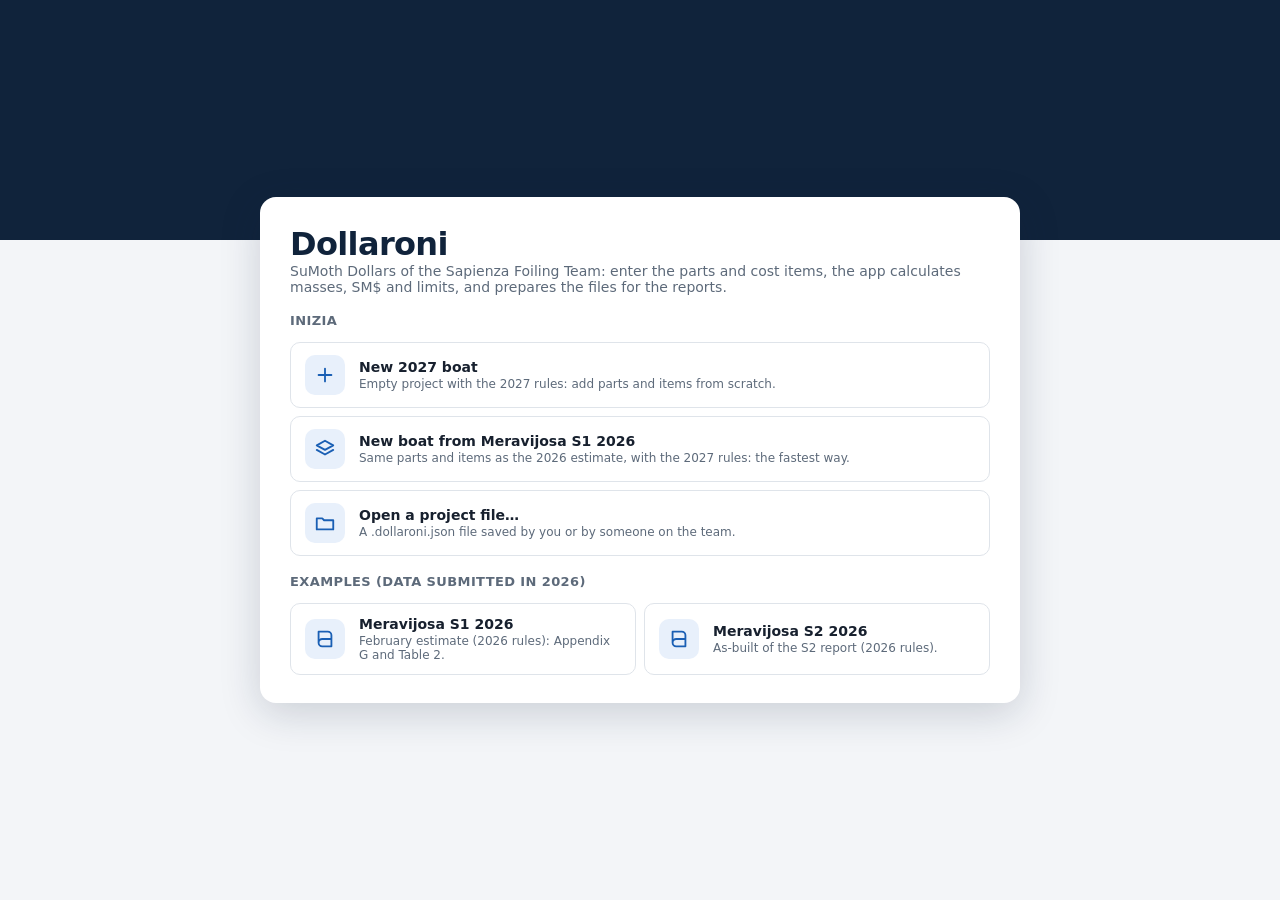
==== commit fd1e26df: "Translate the app, tests and tools to English; teach Brumoth English (0.6.0) Co-Authored-By: Claude " ====
--- a/index.html
+++ b/index.html
@@ -1,5 +1,5 @@
 <!doctype html>
-<html lang="it">
+<html lang="en">
 <head>
   <meta charset="utf-8">
   <meta name="viewport" content="width=device-width, initial-scale=1">
@@ -13,7 +13,7 @@
   <script src="vendor/jszip.min.js"></script>
 </head>
 <body>
-  <div id="app"><div class="boot">Carico listino e Layup Calculator ufficiali…</div></div>
+  <div id="app"><div class="boot">Loading the official price list and Layup Calculator…</div></div>
   <script type="module" src="src/app/main.js"></script>
 </body>
 </html>
--- a/styles/app.css
+++ b/styles/app.css
@@ -72,7 +72,7 @@
 .page-head { display: flex; justify-content: space-between; align-items: flex-start; gap: 16px; margin-bottom: 16px; }
 .grid-2 { display: grid; grid-template-columns: repeat(auto-fit, minmax(420px, 1fr)); gap: 16px; }
 
-/* ------------------------------------------------------------ card, metriche */
+/* ------------------------------------------------------------ cards, metrics */
 .card { background: var(--panel); border: 1px solid var(--border); border-radius: 12px; padding: 16px 18px; margin-bottom: 16px; box-shadow: var(--shadow); }
 .card-tight { padding: 14px 16px; }
 .card-head { display: flex; justify-content: space-between; align-items: center; gap: 10px; margin-bottom: 12px; }
@@ -289,7 +289,7 @@
   .grid-2 { grid-template-columns: 1fr; }
 }
 
-/* ------------------------------------------------------------ app installabile: avviso di aggiornamento */
+/* ------------------------------------------------------------ installable app: update notice */
 .update-banner { position: fixed; left: 50%; bottom: 20px; transform: translateX(-50%); z-index: 50; display: flex; gap: 16px; align-items: center; max-width: min(760px, calc(100vw - 32px)); padding: 12px 14px 12px 18px; background: var(--panel); border: 1px solid var(--accent); border-radius: 12px; box-shadow: 0 8px 28px rgba(16, 35, 59, .22); font-size: 13px; }
 .update-actions { display: flex; gap: 6px; flex: none; }
 .update-text { display: grid; gap: 4px; min-width: 0; }
@@ -299,7 +299,7 @@
 .update-text .link { justify-self: start; padding: 0; }
 @media (max-width: 640px) { .update-banner { flex-direction: column; align-items: stretch; } }
 
-/* finestra "Novità" */
+/* "What's new" window */
 .news-modal { position: fixed; inset: 0; z-index: 60; display: grid; place-items: center; padding: 16px; background: rgba(16, 35, 59, .35); }
 .news-box { width: min(520px, 100%); max-height: 80vh; overflow: auto; padding: 20px 22px; background: var(--panel); border-radius: 14px; box-shadow: 0 16px 48px rgba(16, 35, 59, .3); }
 .news-box ul { padding-left: 20px; margin: 10px 0 16px; line-height: 1.5; }
@@ -307,7 +307,7 @@
 .version-foot .link { font-size: 12px; padding: 0; }
 .version-foot .new { color: var(--ok); font-weight: 600; }
 
-/* ------------------------------------------------------------ assistente (pallino + chat) */
+/* ------------------------------------------------------------ assistant (dot + chat) */
 .ai-fab { position: fixed; right: 20px; bottom: 20px; z-index: 45; width: 58px; height: 58px; border-radius: 50%; border: 0; display: grid; place-items: center; cursor: pointer;
   color: #fff; background: radial-gradient(circle at 30% 25%, #2c6fc2, var(--navy) 70%); box-shadow: 0 6px 18px rgba(16, 35, 59, .35); transition: transform .15s ease; }
 .ai-fab:hover { transform: scale(1.06); }
@@ -318,7 +318,7 @@
 @keyframes boat-bob { 0%, 100% { transform: translateY(0) rotate(0); } 50% { transform: translateY(-1.5px) rotate(-4deg); } }
 .ai-head-boat { width: 36px; height: 36px; flex: none; display: grid; place-items: center; border-radius: 50%; background: rgba(255, 255, 255, .12); }
 
-/* fumetto "Chiedi a Brumoth!" sopra la barchetta: sparisce appena si scorre o si tocca altrove */
+/* "Ask Brumoth!" bubble above the boat: goes away as soon as you scroll or touch elsewhere */
 .ai-hint { position: fixed; right: 16px; bottom: 92px; z-index: 45; padding: 9px 15px; border: 1px solid var(--border-strong); border-radius: 16px;
   background: var(--panel); color: var(--navy); font: inherit; font-size: 14px; font-weight: 650; white-space: nowrap; cursor: pointer;
   box-shadow: 0 8px 24px rgba(16, 35, 59, .22); animation: ai-hint-in .4s cubic-bezier(.2, 1.4, .4, 1) both; }
@@ -389,7 +389,7 @@
 .ai-input-bar .ai-send { margin-left: auto; }
 .ai-battery { font-size: 11.5px; color: var(--warn); background: var(--warn-bg); border-radius: 999px; padding: 2px 8px; white-space: nowrap; }
 
-/* menu a tendina della modalità (Istantaneo / Completo) */
+/* mode drop-down menu (Instant / Complete) */
 .ai-mode { position: relative; }
 .ai-mode-btn { display: inline-flex; align-items: center; gap: 5px; height: 30px; padding: 0 9px; border: 1px solid var(--border); border-radius: 8px;
   background: var(--panel-2); color: var(--text); font: inherit; font-size: 12.5px; font-weight: 600; cursor: pointer; }
